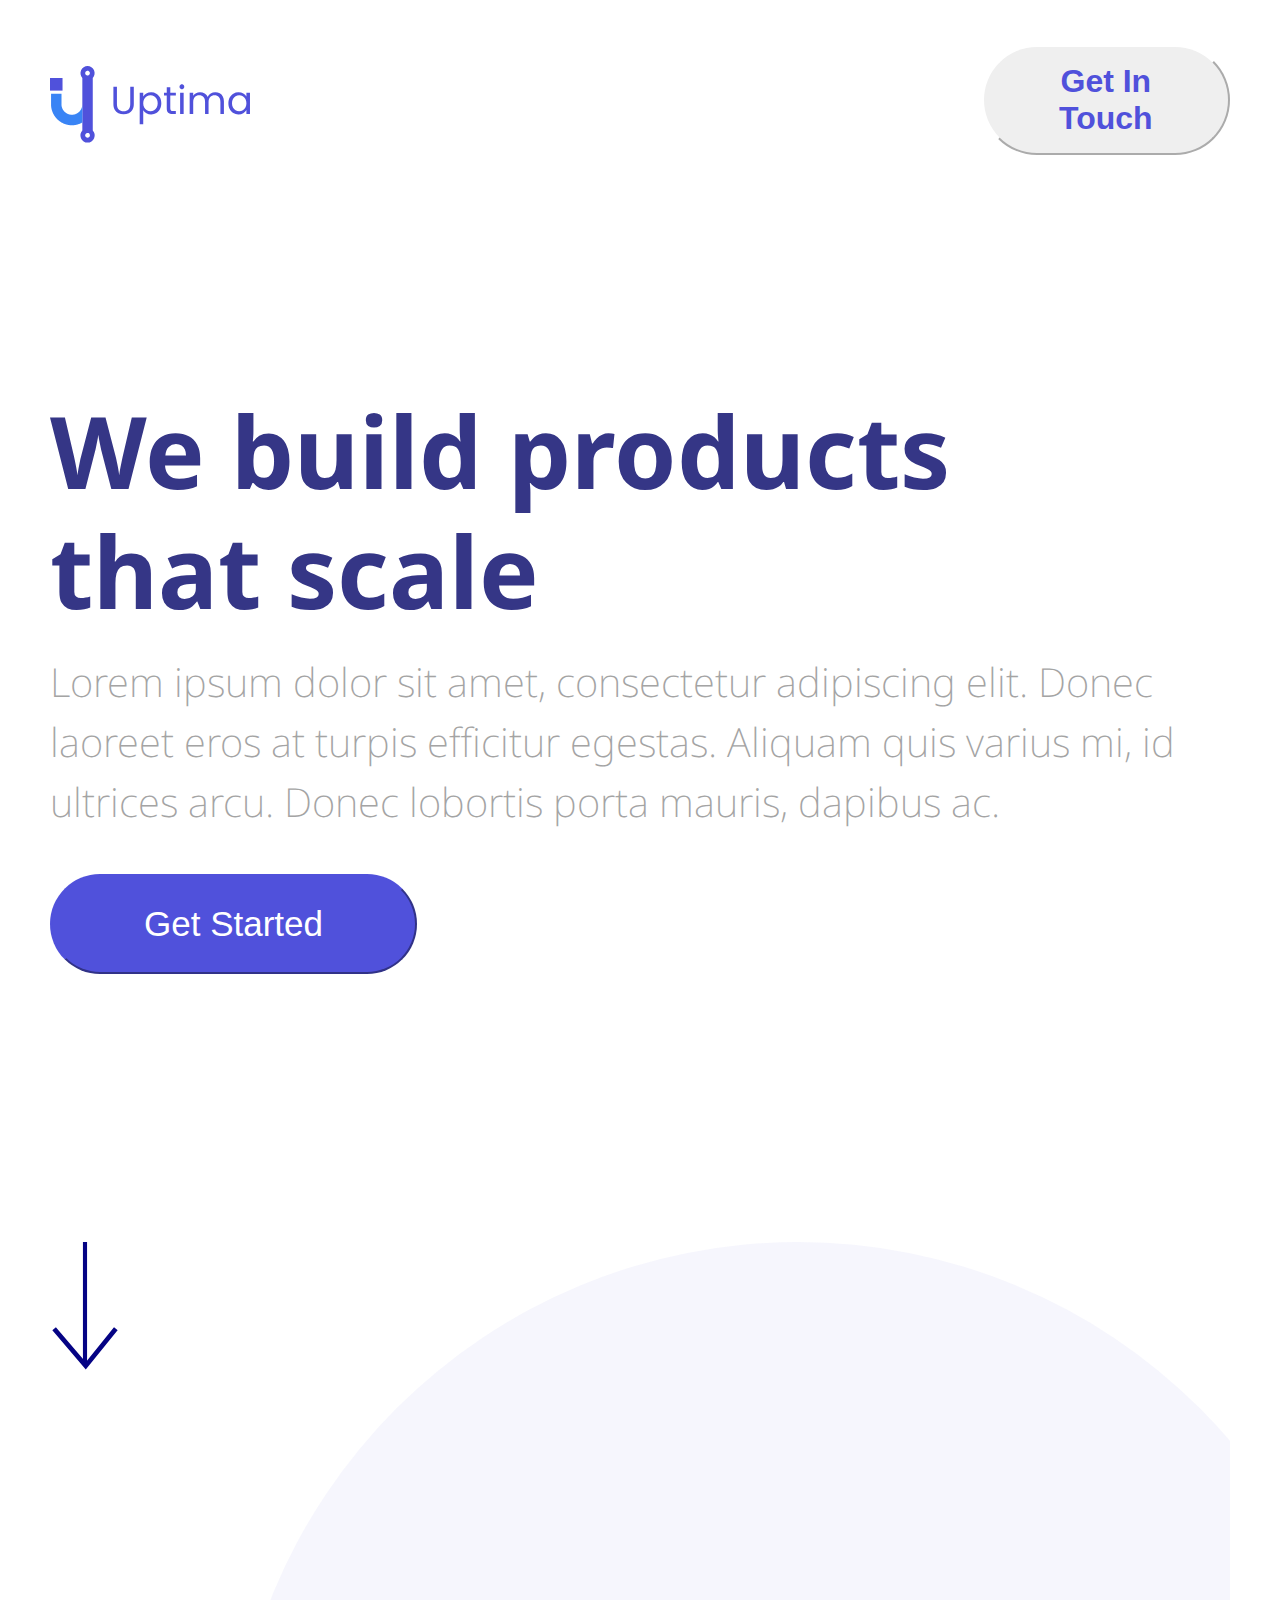
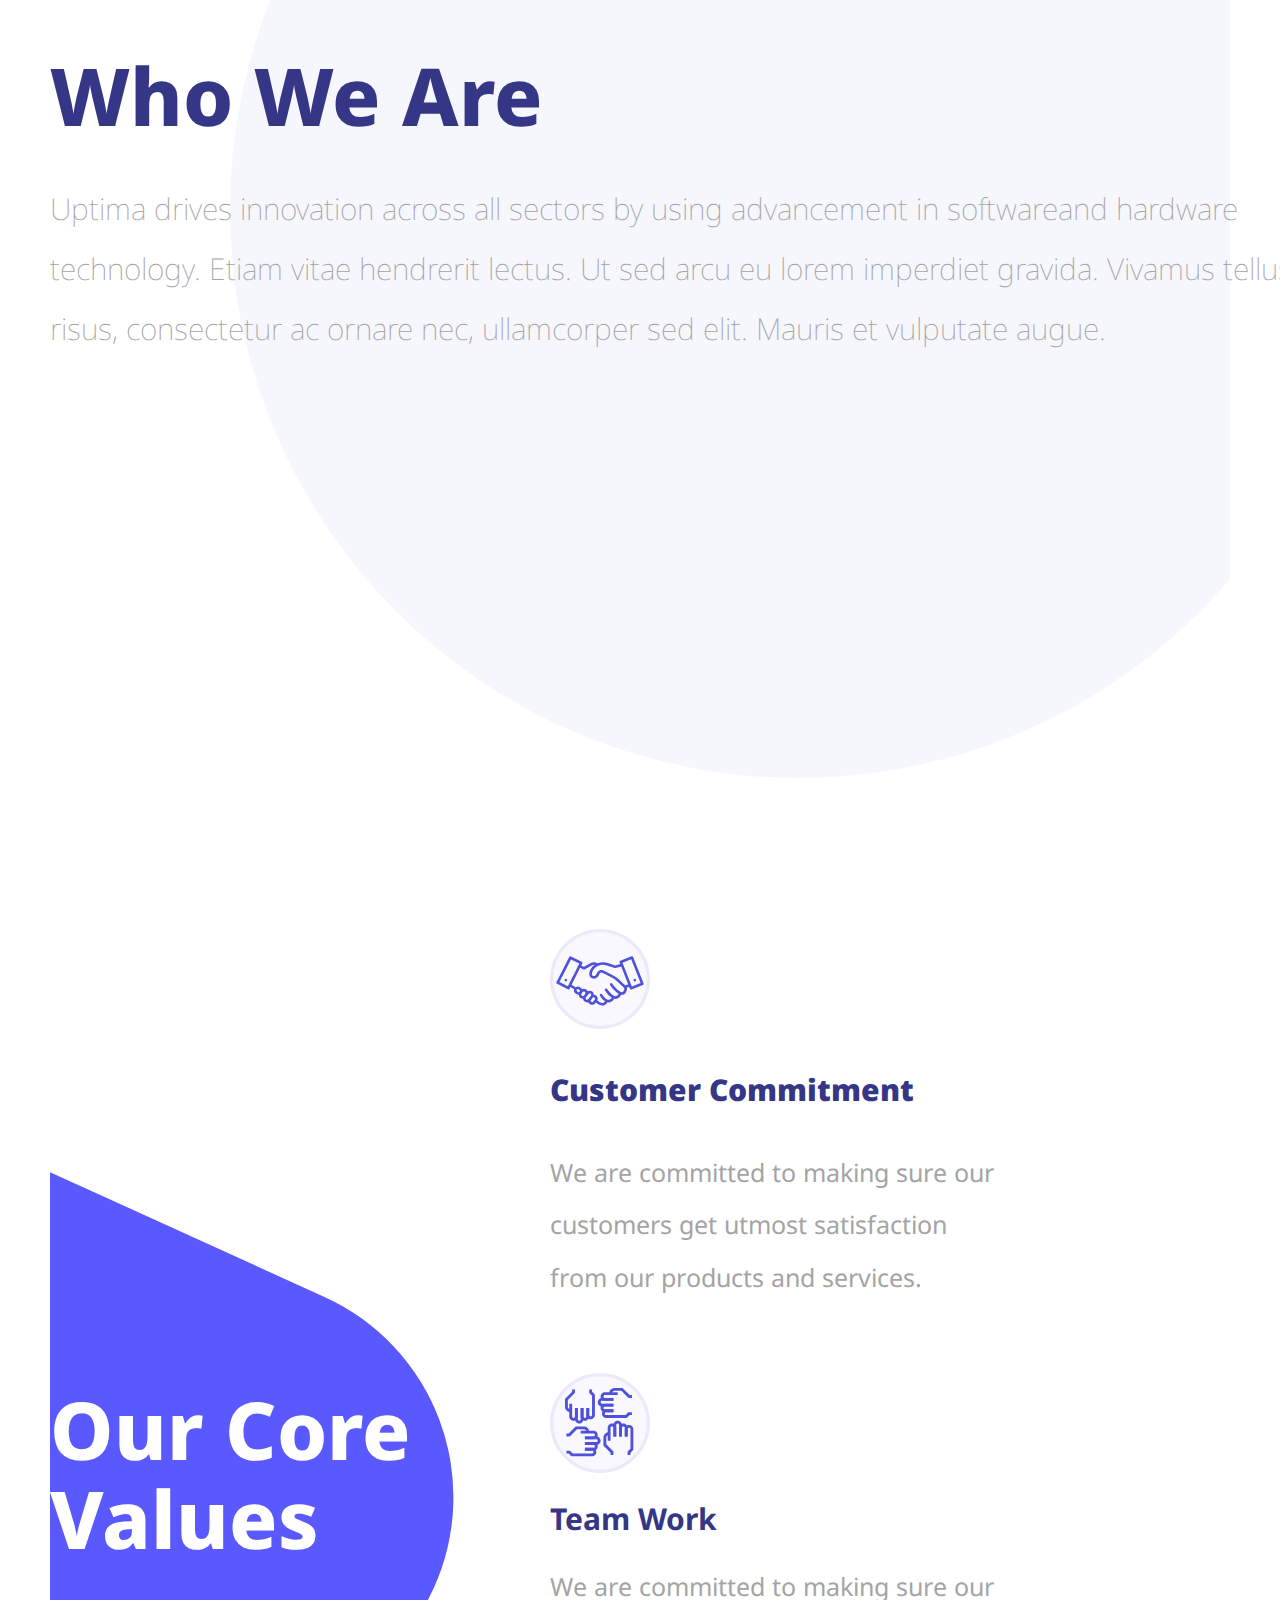
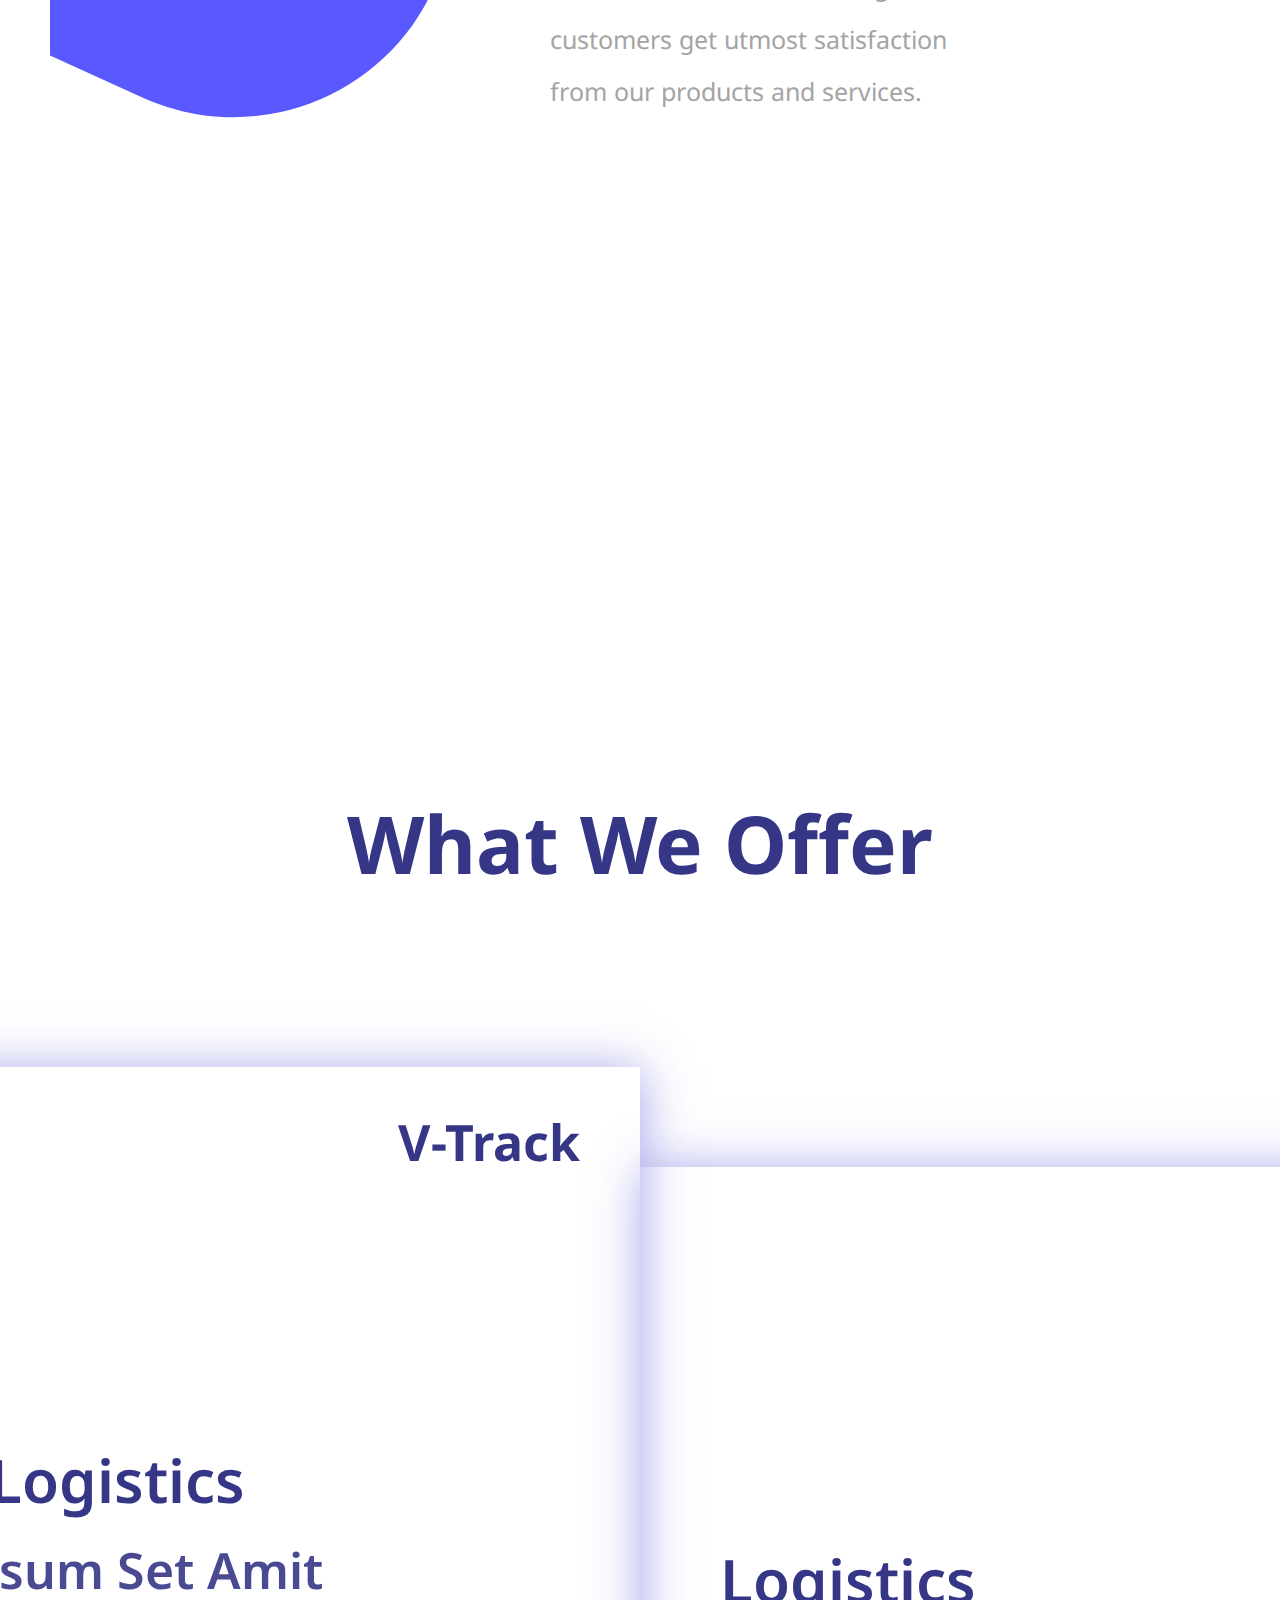
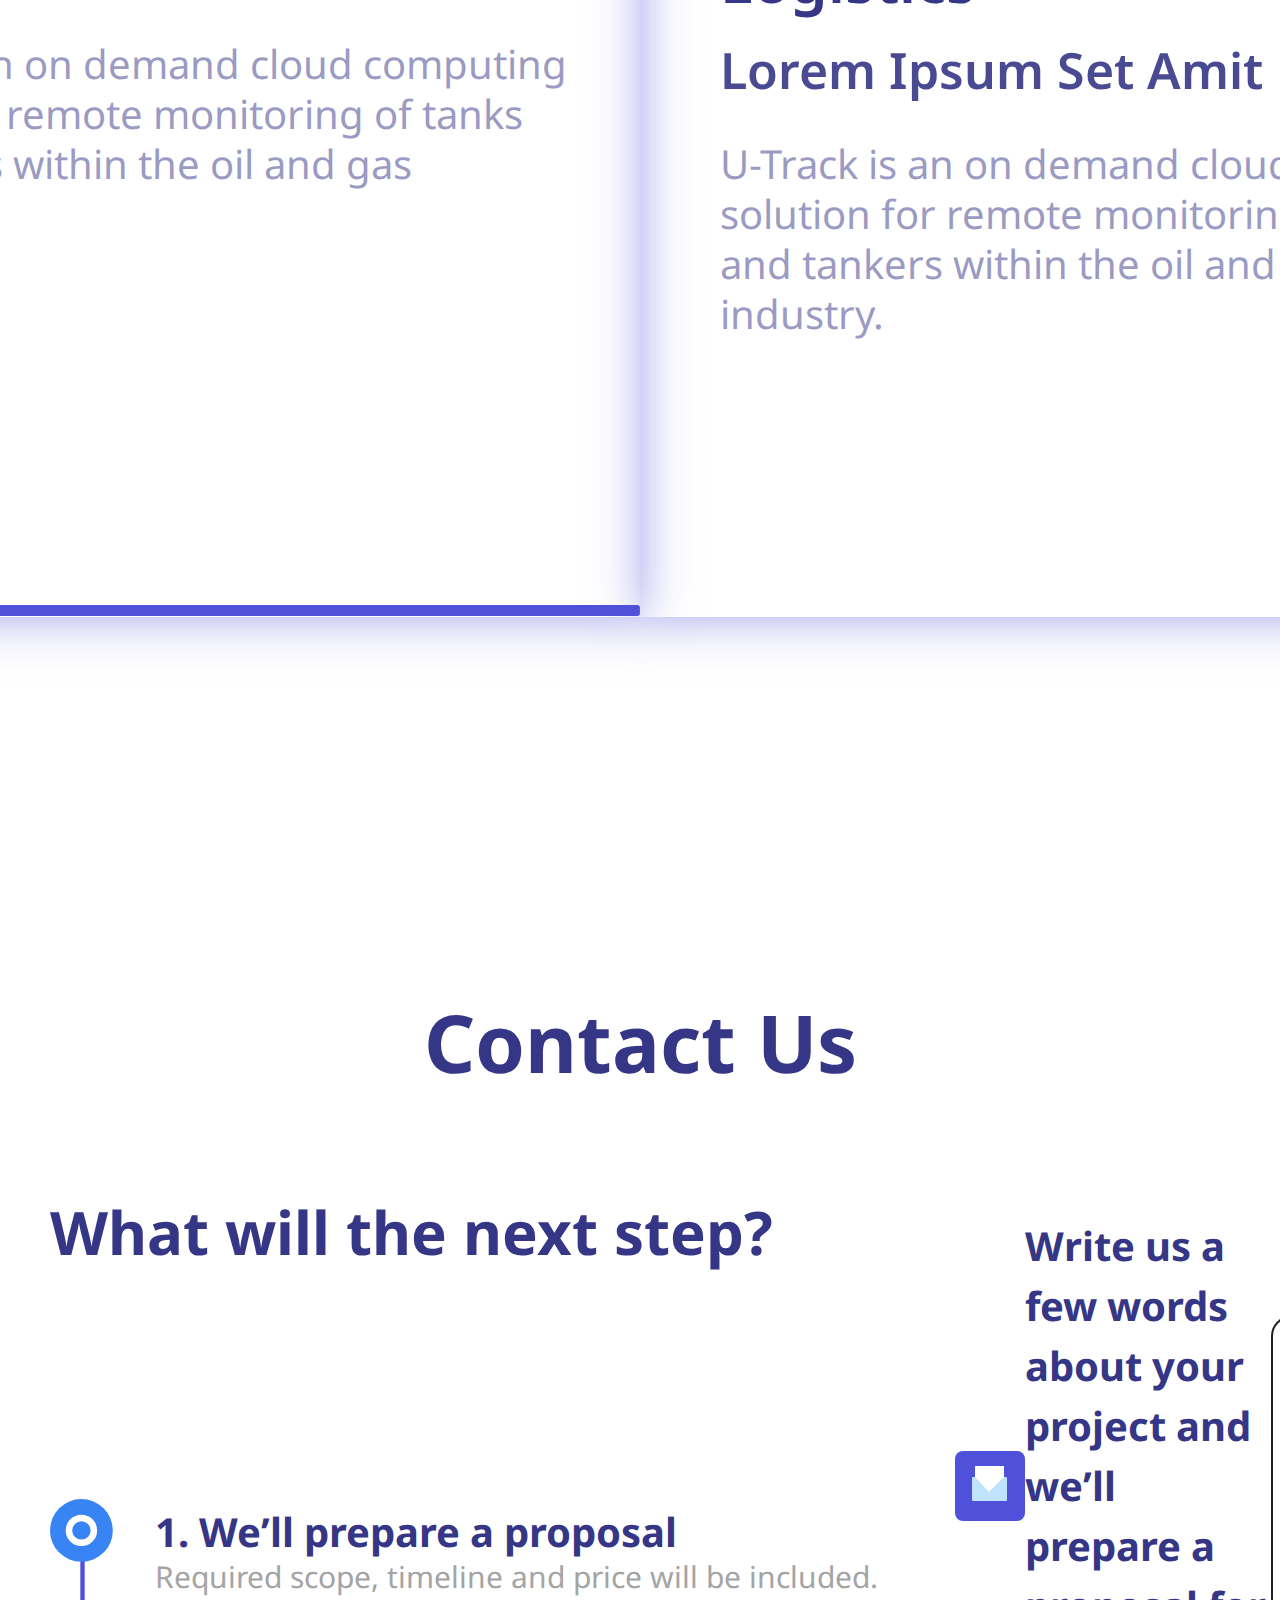
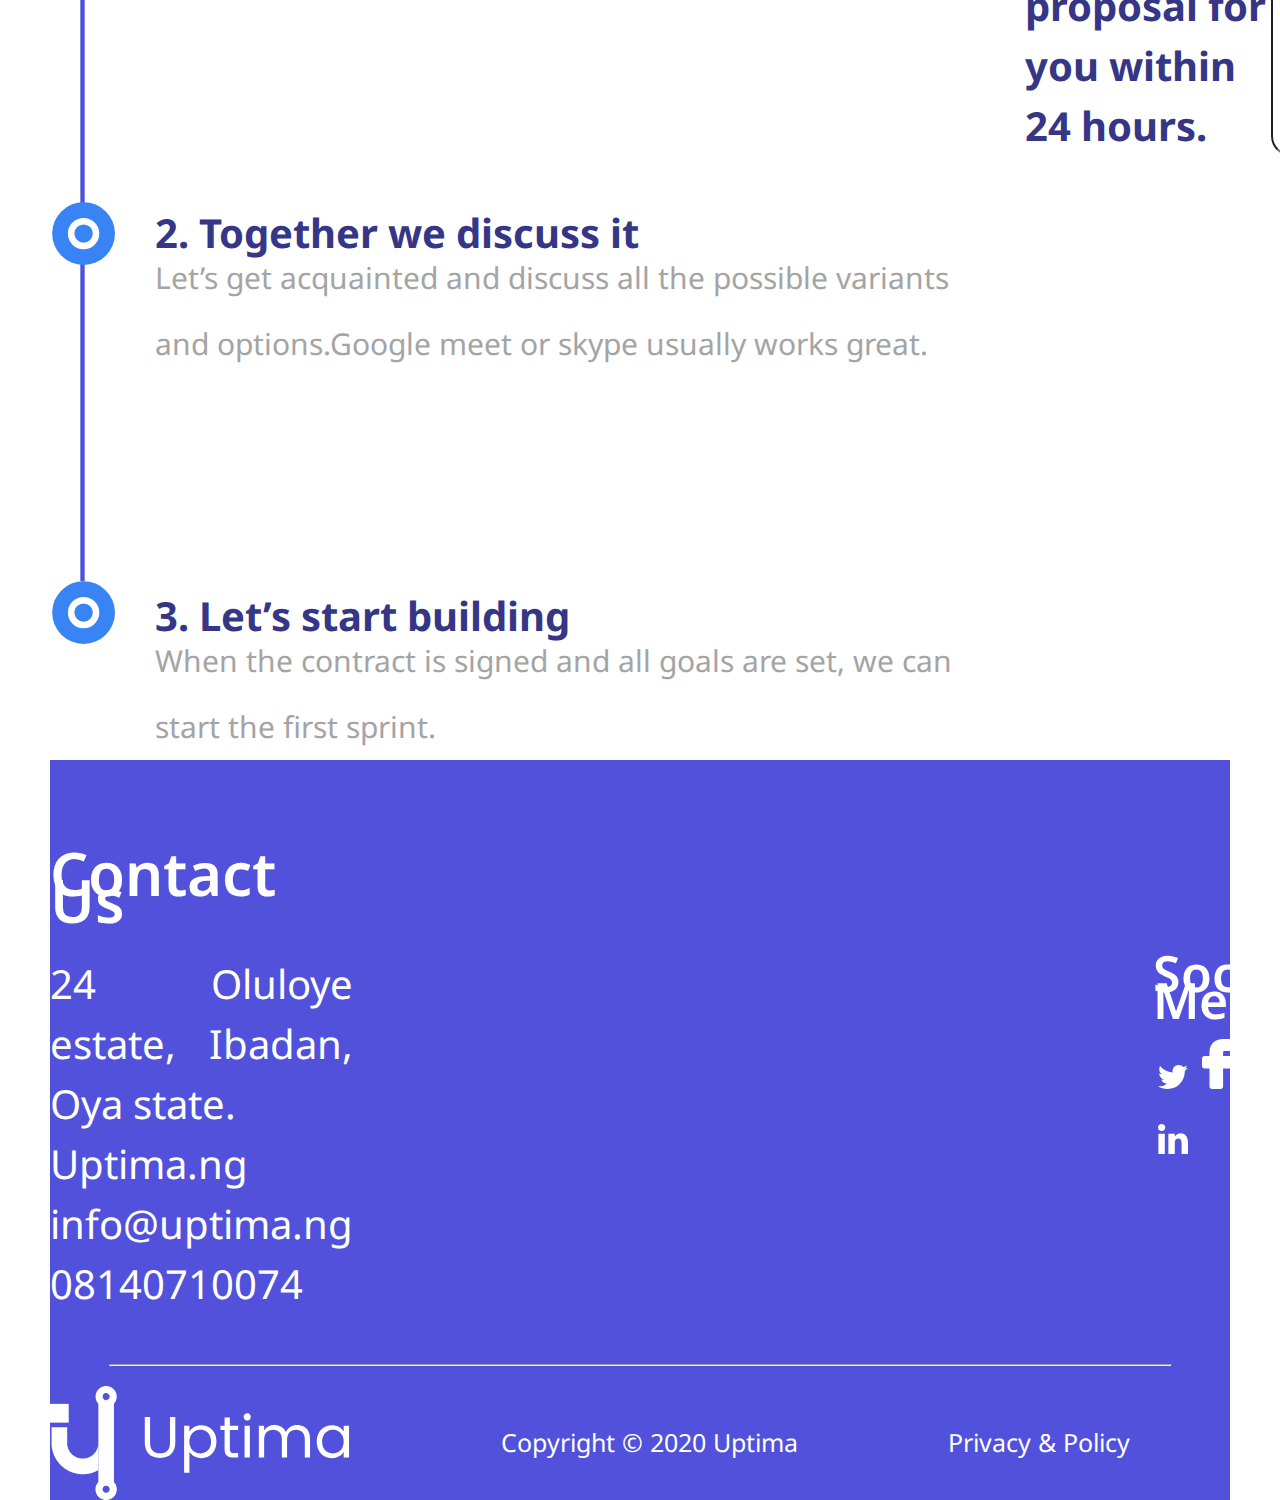
==== Design2/index.html @ 58b9d74b "Add files via upload" ====
<!DOCTYPE html>
<html lang="en">
  <head>
    <meta charset="UTF-8" />
    <meta http-equiv="X-UA-Compatible" content="IE=edge" />
    <meta name="viewport" content="width=device-width, initial-scale=1.0" />
    <link rel="stylesheet" href="style.css" />
    <link rel="preconnect" href="https://fonts.googleapis.com" />
    <link rel="preconnect" href="https://fonts.gstatic.com" crossorigin />
    <link
      href="https://fonts.googleapis.com/css2?family=Noto+Sans:ital,wght@0,100;0,200;0,300;0,400;0,500;0,600;0,700;0,800;0,900;1,100;1,200;1,300;1,400;1,500;1,600;1,700;1,800;1,900&display=swap"
      rel="stylesheet"
    />
    <title>Document</title>
  </head>
  <body>
    <!-- Nav bar section  -->
    <section class="nav-bar">
      <nav class="nav">
        <figure class="logo">
          <img src="./Assets/Logo.svg" alt="" />
        </figure>
        <figure class="mob">
          <img id="ham" src="./Assets/Ham.svg" alt="" />
        </figure>

        <div class="clap">
          <ul class="right-nav">
            <li>About Us</li>
            <li>Offer</li>
          </ul>

          <button class="get">Get In Touch</button>
        </div>
      </nav>
      <!-- End of navigation bar section -->
    </section>

    <!-- Section 1 -->
    <section class="section-1">
      <div>
        <h1 id="sec1">We build products that scale</h1>
        <p id="sec2">
          Lorem ipsum dolor sit amet, consectetur adipiscing elit. Donec laoreet
          eros at turpis efficitur egestas. Aliquam quis varius mi, id ultrices
          arcu. Donec lobortis porta mauris, dapibus ac.
        </p>

        <button id="sec3">Get Started</button>
      </div>
    </section>

    <section class="section-2">
      <figure class="sec21">
        <img src="./Assets/Arrow.svg" alt="" />
      </figure>

      <div class="sec22">
        <h2 id="who">Who We Are</h2>
        <p id="upt">
          Uptima drives innovation across all sectors by using advancement in
          softwareand hardware technology. Etiam vitae hendrerit lectus. Ut sed
          arcu eu lorem imperdiet gravida. Vivamus tellus risus, consectetur ac
          ornare nec, ullamcorper sed elit. Mauris et vulputate augue.
        </p>
      </div>

      <div class="cards">
        <div class="card">
          <img id="sep" src="./Assets/Group 110.svg" alt="" />
          <p id="sim">About Us</p>
          <p id="sin">
            Uptima drives innovation across all sectors by using advancements in
            software and hardware technology.Uptima drives innovation across all
            sectors by using advancements in software and hardware technology.
          </p>
        </div>

        <img id="next" src="./Assets/Group 131.svg" alt="" />

        <div class="cord">
          <img id="sep" src="./Assets/Group.svg" alt="" />
          <p id="sim">Our Mission</p>
          <p id="sin">
            To improve life and help businesses realise their full potentail
            through innovative technological solutions.
          </p>
        </div>

        <div class="com">
          <img id="sep" src="./Assets/Group 109.svg" alt="" />
          <p id="sim">Our Vision</p>
          <p id="sin">
            To be the one-stop for all our clients software,hardware and cloud
            computiong needs
          </p>
        </div>
      </div>
    </section>

    <section class="rage">
      <div class="values">
        <p>Our Core Values</p>
      </div>

      <div class="words">
        <div class="top">
          <div class="stand">
            <img id="same" src="./Assets/Group 83.svg" alt="" />
            <p id="t1s">Customer Commitment</p>
            <p id="t2">
              We are committed to making sure our customers get utmost
              satisfaction from our products and services.
            </p>
          </div>

          <div class="stand">
            <img id="saa" src="./Assets/Group 129.svg" alt="" />
            <p id="t1">A Will To Win</p>
            <p id="t2">
              We are committed to making sure our customers get utmost
              satisfaction from our products and services.
            </p>
          </div>

          <div class="sit">
            <img src="./Assets/Group 84.svg" alt="" />
            <p id="t1">Passion</p>
            <p id="t2">
              We are committed to making sure our customers get utmost
              satisfaction from our products and services.
            </p>
          </div>
        </div>

        <div class="bott">
          <div class="stand">
            <img src="./Assets/Group 86.svg" alt="" />
            <p id="b1">Team Work</p>
            <p id="b2">
              We are committed to making sure our customers get utmost
              satisfaction from our products and services.
            </p>
          </div>

          <div class="stand">
            <img src="./Assets/Group 87.svg" alt="" />
            <p id="b1">Innovation</p>
            <p id="b2">
              We are committed to making sure our customers get utmost
              satisfaction from our products and services.
            </p>
          </div>

          <div class="stand">
            <img src="./Assets/Group 88.svg" alt="" />
            <p id="b1">Accountability</p>
            <p id="b2">
              We are committed to making sure our customers get utmost
              satisfaction from our products and services.
            </p>
          </div>
        </div>
      </div>
    </section>

    <section class="shine">
      <h3>What We Offer</h3>

      <div class="first">
        <div id="love">
          <p id="f1">V-Track</p>
          <p id="f2">Device Logistics</p>
          <p id="f3">Lorem Ipsum Set Amit</p>
          <p id="f4">
            U-Track is an on demand cloud computing solution for remote
            monitoring of tanks and tankers within the oil and gas industry.
          </p>
          <button><img src="./Assets/Vector 25.svg" alt="" /></button>
        </div>

        <div id="cent">
          <p id="c1">U-Track</p>
          <p id="c2">Logistics</p>
          <p id="c3">Lorem Ipsum Set Amit</p>
          <p id="c4">
            U-Track is an on demand cloud computing solution for remote
            monitoring of tanks and tankers within the oil and gas industry.
          </p>
        </div>
      </div>

      <img id="sic" src="./Assets/Group 132.svg" alt="" />
    </section>

    <section class="contact">
      <h4>Contact Us</h4>

      <div class="sides">
        <div class="left">
          <div class="steps">
            <p id="what">What will the next step?</p>
            <div class="points">
              <div id="img">
                <img src="./Assets/Group 107.svg" alt="" />
              </div>
              <div class="poi">
                <div id="p1">
                  <p id="dim">1. We’ll prepare a proposal</p>
                  <p id="tim">Required scope, timeline and price will be included.</p>
                </div>
                <div id="p2">
                  <p id="dim">2. Together we discuss it</p>
                <p id="tim">Let’s get acquainted and discuss all the possible variants and options.Google meet or skype usually works great.</p>
                </div>
                <div id="p3">
                  <p id="dim">3. Let’s start building</p>
                <p id="tim">When the contract is signed and all goals are set, we can start the first sprint.</p>
                </div>
            </div>
          </div>
        </div>
        
  
        <div class="right"> 
          <div class="write">
            <img src="./Assets/Group 101.svg" alt="">
            <p>Write us a few words about your project and we’ll prepare a proposal for you within 24 hours.</p>
         
            <div id="name">
              <input type="text" name="fname" placeholder="Enter Name">
              <input type="email" name="email" placeholder="Enter Email">
            </div>

            <div id="com">
              <input type="text" name="company" placeholder="Enter Company Name">
              <input type="number" name="phone" placeholder="Enter Phone Number">
            </div>

            <input id="dec" type="text" name="description" placeholder="Describe What You Are Building">
            <div class="send">
              <button id="sen">Send</button>
            </div>
        </div>
      </div>
    </section>
    
    <footer class="foot">
      <div class="set">
        <div id="us">
          <h2>Contact Us</h2>
          <p>24 Oluloye estate, Ibadan, Oya state.</p>
          <p>Uptima.ng</p>
          <p>info@uptima.ng</p>
          <p>08140710074</p>
        </div>

        <div class="social">
          <p>Social Media</p>
          <img src="./Assets/Group (1).svg" alt="">
          <img src="./Assets/Vector.svg" alt="">
          <img src="./Assets/Instagram.svg" alt="">
          <img src="./Assets/Linkedin.svg" alt="">
        </div>
      </div>

      <hr>
      <div class="under">
        <img src="./Assets/Logo down.svg" alt="">
        <p>Copyright &copy; 2020 Uptima</p>
        <p id="sam">Privacy & Policy</p>
      </div>
    </footer> 
  </body>
</html>
---- Design2/style.css ----
* {
  margin: 0;
  padding: 0;
  box-sizing: border-box;
}

body {
  font-family: "Noto Sans", sans-serif;
  margin-left: 50px;
  margin-right: 50px;
  background-image: url(./Assets/nav-right.svg);
  background-position-x: right;
  background-repeat: no-repeat;
  background-size: 1300px;
}

.nav {
  display: flex;
  justify-content: space-between;
  align-items: center;
}

.nav .logo {
  margin-top: 60px;
}

.logo img {
  width: 200px;
}

.mob {
  display: none;
}

.right-nav {
  list-style-type: none;
  text-decoration: none;
  display: flex;
}

.right-nav li {
  margin-left: 154px;
  margin-right: 50px;
  font-style: normal;
  font-weight: 400;
  font-size: 32px;
  line-height: 22px;
  /* identical to box height */

  color: #ffffff;
  margin-top: 62px;
}

.clap {
  display: flex;
}

.get {
  padding: 16px 32px;
  font-size: 32px;
  border-radius: 100px;
  border-color: white;
  text-align: center;
  margin-top: 45px;
  margin-left: 150px;
  font-weight: 700;
  color: #5051db;
}

.section-1 {
  margin-top: 235px;
}

.section-1 #sec1 {
  font-style: normal;
  font-weight: 700;
  font-size: 100px;
  line-height: 120px;
  width: 1000px;
  color: #353686;
}

.section-1 #sec2 {
  font-weight: 200;
  font-size: 40px;
  line-height: 60px;
  width: 1200px;
  margin-top: 22px;
  color: #a4a4a4;
}

.section-1 #sec3 {
  background: #5051db;
  border-radius: 100px;
  padding: 28px 92px;
  font-size: 35px;
  margin-top: 42px;
  color: white;
  border-color: #5051db;
  margin-bottom: 78px;
}

.section-2 {
  background-image: url(./Assets/Ellipse\ 64.svg);
  background-repeat: no-repeat;
  background-position-x: right;
  background-size: 1000px;
  /* background-position-y: -100px; */
}

.section-2 img {
  margin-top: 190px;
  width: 70px;
  display: flex;
}

.section-2 .sec22 {
  margin-top: 300px;
}

.sec22 #who {
  font-style: normal;
  font-weight: 800;
  font-size: 80px;
  line-height: 49px;
  color: #353686;
}

.sec22 #upt {
  font-weight: 150;
  font-size: 30px;
  line-height: 60px;
  width: 1300px;
  margin-top: 60px;
  color: #a4a4a4;
}

.card {
  background-color: rgb(255, 255, 255);

  color: white;
  width: 500px;
  height: 650px;
  margin-bottom: -650px;
  z-index: 1;
  box-shadow: 8px 8px 94px 0px hsla(240, 66%, 59%, 0.5);
  position: relative;
  bottom: 700px;
  left: 1400px;
  border-radius: 30px;
}

.cards #next {
  display: none;
}

.card:hover {
  background-color: #353686;
}

#sep {
  width: 150px;
  margin-left: auto;
  margin-right: auto;
  padding-top: 120px;
}

#sim {
  color: black;
  text-align: center;
  font-size: 40px;
  margin-top: 50px;
}

#sin {
  color: black;
  text-align: center;
  font-size: 20px;
  font-weight: 300;
  line-height: 150%;
  width: 350px;
  margin-left: auto;
  margin-right: auto;
  margin-top: 30px;
}

.cord {
  background-color: rgb(255, 255, 255);

  color: white;
  width: 500px;
  height: 650px;
  margin-bottom: -650px;
  z-index: 1;
  box-shadow: 8px 8px 94px 0px hsla(240, 66%, 59%, 0.5);
  position: relative;
  bottom: 1350px;
  left: 1980px;
  border-radius: 30px;
}

.cord #sep {
  width: 120px;
}

.com {
  background-color: rgb(255, 255, 255);

  color: white;
  width: 500px;
  height: 650px;
  margin-bottom: -650px;
  z-index: 1;
  box-shadow: 8px 8px 94px 0px hsla(240, 66%, 59%, 0.5);
  position: relative;
  bottom: 750px;
  left: 1980px;
  border-radius: 30px;
}

.rage {
  display: flex;
  align-items: center;
  background-image: url(./Assets/Rectangle\ 234.svg);
  background-repeat: no-repeat;
  background-position-y: bottom;
}

.values p {
  font-style: normal;
  font-weight: 800;
  font-size: 80px;
  line-height: 89px;
  width: 500px;
  padding-top: 300px;
  color: #ffffff;
}

.top {
  display: flex;
}

.top img {
  width: 100px;
  margin-bottom: 30px;
}

.top #t1 {
  font-style: normal;
  font-weight: 900;
  font-size: 30px;
  line-height: 52px;
  margin-bottom: 30px;
  /* identical to box height */
  width: 350px;
  color: #353686;
}

.top #t1s {
  font-style: normal;
  font-weight: 900;
  font-size: 30px;
  margin-bottom: 30px;
  line-height: 52px;
  /* identical to box height */
  width: 450px;
  color: #353686;
}

.top #t2 {
  font-style: normal;
  font-weight: 400;
  font-size: 25px;
  line-height: 210%;
  /* or 35px */
  width: 450px;
  color: #a4a4a4;
}

.top .stand {
  margin-right: 300px;
}

.bott {
  display: flex;
  margin-top: 70px;
}

.bott img {
  width: 100px;
  margin-bottom: 30px;
}

.bott #b1 {
  font-style: normal;
  font-weight: 700;
  font-size: 30px;
  line-height: 22px;
  margin-bottom: 30px;
  /* identical to box height */

  color: #353686;
}

.bott #b2 {
  font-style: normal;
  font-weight: 400;
  font-size: 25px;
  line-height: 210%;
  /* or 35px */
  width: 450px;
  color: #a4a4a4;
}

.bott .stand {
  margin-right: 300px;
}

.shine h3 {
  text-align: center;
  font-style: normal;
  font-weight: 700;
  font-size: 80px;
  line-height: 49px;
  padding-top: 700px;
  padding-bottom: 200px;
  color: #353686;
}

.first {
  display: flex;
  justify-content: center;
}

.first #love {
  height: 1150px;
  width: 1080px;
  z-index: 2;
  box-shadow: 2px 2px 45px 0px hsla(240, 66%, 59%, 0.5);
  padding: 60px 60px 0 80px;
  background-image: url(./Assets/Rectangle\ 235.svg);
  background-repeat: no-repeat;
  background-position-y: bottom;
  background-size: 100%;
}

.first #f1 {
  font-style: normal;
  font-weight: 700;
  font-size: 50px;
  line-height: 31px;
  text-align: right;
  color: #353686;
}

.first #f2 {
  font-style: normal;
  font-weight: 600;
  font-size: 60px;
  line-height: 44px;
  /* identical to box height */
  margin-top: 300px;
  color: #353686;
}

.first #f3 {
  font-style: normal;
  font-weight: 600;
  font-size: 50px;
  line-height: 37px;
  /* identical to box height */
  margin-top: 50px;
  color: rgba(53, 54, 134, 0.9);
}

.first #f4 {
  font-style: normal;
  font-weight: 400;
  font-size: 40px;
  line-height: 50px;
  width: 800px;
  margin-top: 50px;
  color: rgba(53, 54, 134, 0.5);
}

.first #love button {
  display: block;
  border: none;
  border-radius: 50%;
  padding: 35px 35px;
  background-color: hsla(240, 66%, 59%, 1);
  margin-top: 100px;
}

.first #cent {
  height: 1050px;
  width: 1080px;
  z-index: 1;
  margin-top: 100px;
  box-shadow: 2px 2px 45px 0px hsla(240, 66%, 59%, 0.5);
  padding: 60px 60px 0 80px;
}

.first #c1 {
  font-style: normal;
  font-weight: 700;
  font-size: 50px;
  line-height: 31px;
  text-align: right;
  color: #353686;
}

.first #c2 {
  font-style: normal;
  font-weight: 600;
  font-size: 60px;
  line-height: 44px;
  /* identical to box height */
  margin-top: 300px;
  color: #353686;
}

.first #c3 {
  font-style: normal;
  font-weight: 600;
  font-size: 50px;
  line-height: 37px;
  /* identical to box height */
  margin-top: 50px;
  color: rgba(53, 54, 134, 0.9);
}

.first #c4 {
  font-style: normal;
  font-weight: 400;
  font-size: 40px;
  line-height: 50px;
  width: 800px;
  margin-top: 50px;
  color: rgba(53, 54, 134, 0.5);
}

.shine #sic {
  display: none;
}

.contact h4 {
  font-style: normal;
  font-weight: 700;
  font-size: 80px;
  line-height: 49px;
  text-align: center;
  color: #353686;
  padding: 400px 0 150px 0;
}

.contact .left {
  display: flex;
  justify-content: space-between;
}

.steps #what {
  font-style: normal;
  font-weight: 700;
  font-size: 60px;
  line-height: 33px;
  padding: 0 0 250px 0;
  color: #353686;
}

.points {
  display: flex;
}

.points img {
  width: 65px;
}

.points #nose {
  display: none;
}

.poi #dim {
  font-style: normal;
  font-weight: 700;
  font-size: 40px;
  line-height: 25px;
  /* identical to box height */

  color: #353686;
}

.poi #tim {
  font-style: normal;
  font-weight: 400;
  font-size: 30px;
  line-height: 221.2%;
  width: 800px;

  color: #a4a4a4;
}

.poi #p1 {
  padding: 20px 0 0 40px;
}

.poi #p2 {
  padding: 210px 0 0 40px;
}

.poi #p3 {
  padding: 225px 0 0 40px;
}

.write {
  display: flex;
}

.write img {
  width: 200px;
}

.write p {
  font-style: normal;
  font-weight: 700;
  font-size: 40px;
  line-height: 60px;
  width: 1000px;
  color: #353686;
}

.right #name {
  display: flex;
  flex-direction: row;
  justify-content: space-between;
}

.right #name input {
  font-style: normal;
  font-weight: 500;
  font-size: 32px;
  text-align: left;
  line-height: 22px;
  padding: 30px 170px;
  color: #353686;
  border-radius: 20px;
  margin-top: 100px;
}

.right #com input {
  font-style: normal;
  font-weight: 500;
  font-size: 32px;
  text-align: left;
  line-height: 22px;
  padding: 30px 170px;
  color: #353686;
  border-radius: 20px;
  margin-top: 80px;
}

.right #dec {
  font-style: normal;
  font-weight: 500;
  font-size: 32px;
  text-align: left;
  line-height: 22px;
  width: 100%;
  height: 250px;
  color: #353686;
  border-radius: 20px;
  margin-top: 80px;
}

.right .send #sen {
  width: 100%;
  height: 100px;
  font-size: 40px;
  font-style: normal;
  font-weight: 700;
  line-height: 22px;
  background: #5051db;
  border-radius: 24px;
  color: #ffffff;
  margin-top: 80px;
}

.foot {
  background-color: hsla(240, 66%, 59%, 1);
  width: 100%;
}

.set {
  display: flex;
  flex-direction: row;
}

.set #us h2 {
  font-style: normal;
  font-weight: 600;
  font-size: 60px;
  line-height: 27px;
  padding-top: 100px;
  padding-bottom: 40px;
  color: #ffffff;
}

.set #us p {
  font-style: normal;
  font-weight: 400;
  font-size: 40px;
  line-height: 60px;
  /* or 164% */

  display: flex;
  align-items: center;
  text-align: justify;

  color: #ffffff;
}

.social {
  margin-left: 800px;
  margin-bottom: 200px;
}

.social p {
  font-style: normal;
  font-weight: 600;
  font-size: 50px;
  margin-top: 100px;
  padding-top: 100px;
  line-height: 27px;
  display: flex;
  align-items: center;
  text-align: justify;

  color: #ffffff;
}

.social img {
  padding: 5px;
  width: 40px;
  margin-top: 20px;
}

.foot hr {
  margin-left: auto;
  margin-right: auto;
  width: 90%;
}

.under {
  display: flex;
  justify-content: space-between;
  align-items: center;
  margin-top: 20px;
}

.under img {
  width: 300px;
}

.under p {
  font-style: normal;
  font-weight: 400;
  font-size: 25px;
  line-height: 23px;
  /* identical to box height, or 164% */

  color: #ffffff;
}

.under #sam {
  margin-right: 100px;
}

@media screen and (max-width: 375px) {
  * {
    margin: 0;
    padding: 0;
    box-sizing: border-box;
  }

  body {
    background-image: none;
    margin: 0;
    margin-top: 40px;
  }

  .nav-bar {
    margin-right: 16px;
    margin-left: 16px;
  }

  .mob {
    display: contents;
  }

  .nav .logo {
    margin-top: 0;
  }

  .logo img {
    width: 124px;
  }

  .clap {
    display: none;
  }

  .section-1 {
    margin-top: 0;
  }

  .section-1 #sec1 {
    font-style: normal;
    font-weight: 700;
    font-size: 53.7049px;
    line-height: 73px;
    text-align: center;
    width: 270px;
    margin-left: 52px;
    margin-right: 53px;
    color: #353686;
    margin-top: 58px;
  }

  .section-1 #sec2 {
    font-style: normal;
    font-weight: 400;
    font-size: 16px;
    margin-left: 59px;
    margin-right: 60px;
    line-height: 221.2%;
    text-align: center;
    width: 256px;
    height: 210px;
    color: #a4a4a4;
  }

  .section-1 #sec3 {
    font-style: normal;
    font-weight: 700;
    font-size: 16px;
    margin-left: 59px;
    margin-right: 59px;
    line-height: 22px;
    margin-top: 20px;
    width: 257px;
    height: 78px;
    margin-bottom: 80px;
    padding: 28px 70px;
    color: #ffffff;
    position: none;
  }

  .section-2 {
    background-image: none;
  }

  .section-2 .sec21 img {
    display: none;
    margin-top: 0;
  }

  .section-2 .sec22 {
    margin-top: 0;
  }

  .sec22 #who {
    font-style: normal;

    font-weight: 800;
    font-size: 36px;
    line-height: 49px;
    text-align: center;
    color: #353686;
  }

  .sec22 #upt {
    font-style: normal;
    font-weight: 400;
    font-size: 16px;
    line-height: 221.2%;
    /* or 35px */
    margin-top: 14px;
    margin-left: 59px;
    margin-right: 59px;
    height: 210px;
    text-align: center;
    width: 258px;
    color: #a4a4a4;
  }

  .card {
    position: unset;
    width: 254px;
    height: 302px;
    z-index: 0;
    margin-bottom: 0;
    margin-left: 60px;
    margin-right: 62px;
    margin-top: 120px;
    border-radius: 4px;
  }

  .card #sim {
    font-style: normal;
    font-weight: 700;
    font-size: 16px;
    line-height: 22px;
    margin-top: 22px;
    color: #353686;
  }

  .card #sin {
    font-style: normal;
    font-weight: 400;
    font-size: 10px;
    line-height: 25px;
    /* or 220% */
    width: 100%;
    display: flex;
    align-items: center;
    text-align: center;
    margin-top: 2px;
    color: #a4a4a4;
  }

  .card #sep {
    margin-top: 0;
    padding-top: 66px;
    width: auto;
  }

  .cards #next {
    display: block;
    margin-right: auto;
    margin-top: 16px;
    margin-left: auto;
  }

  .cord {
    display: none;
  }

  .com {
    display: none;
  }

  .rage {
    background-image: url(./Assets/Rectangle\ 234.svg);
    background-repeat: no-repeat;
    background-position-y: -150px;
    background-position-x: -100px;
    display: block;
    width: 100%;
  }

  .values p {
    font-style: normal;
    font-weight: 800;
    font-size: 36px;
    line-height: 49px;
    background-image: none;
    width: 182px;
    height: 98px;
    margin-top: 0;
    margin-left: 63px;
    padding-top: 450px;
    /* background-repeat: no-repeat; */
    color: white;
    /* background-position: 100px; */
  }

  .top {
    display: block;
    margin-top: 350px;
  }

  .top .stand {
    width: 100%;
    margin-right: 0;
  }

  .stand #same {
    width: auto;
    margin-left: 158px;
    margin-right: 157px;
    margin-bottom: 16px;
  }

  .stand #t1s {
    font-style: normal;
    font-weight: 700;
    font-size: 16px;
    margin-bottom: 10px;
    text-align: center;
    line-height: 22px;
    margin-left: 93px;
    margin-right: 93px;
    width: 190px;
    height: 22px;
    color: #353686;
  }

  .stand #saa {
    width: auto;
    margin-left: 158px;
  }

  .stand #t2 {
    font-style: normal;
    font-weight: 400;
    font-size: 16px;
    line-height: 221.2%;
    /* or 35px */
    margin-left: 62px;
    margin-right: 62px;
    margin-bottom: 30px;
    text-align: center;
    width: 252px;
    height: 140px;
    color: #a4a4a4;
  }

  .stand #t1 {
    font-style: normal;
    font-weight: 700;
    font-size: 16px;
    text-align: center;
    margin-bottom: 10px;
    line-height: 22px;
    /* identical to box height */
    width: 100%;
    color: #353686;
  }

  .sit img {
    width: auto;
    margin-left: 160px;
    margin-bottom: 16px;
  }

  .sit #t2 {
    font-style: normal;
    font-weight: 400;
    font-size: 16px;
    line-height: 221.2%;
    /* or 35px */
    width: 251px;
    height: 140px;
    margin-left: 62px;
    text-align: center;
    color: #a4a4a4;
  }

  .sit #t1 {
    font-style: normal;
    margin-bottom: 10px;
    font-weight: 700;
    font-size: 16px;
    text-align: center;
    line-height: 22px;
    /* identical to box height */
    width: 100%;
    color: #353686;
  }

  .bott {
    display: block;
    margin-top: 0;
  }

  .bott .stand {
    width: 100%;
  }

  .bott .stand img {
    width: auto;
    margin-left: 156px;
    margin-top: 28px;
    margin-bottom: 18px;
  }

  .bott .stand #b2 {
    font-style: normal;
    font-weight: 400;
    font-size: 16px;
    line-height: 221.2%;
    /* or 35px */
    width: 252px;
    height: 140px;
    text-align: center;
    margin-left: 62px;
    color: #a4a4a4;
  }

  .bott .stand #b1 {
    font-style: normal;
    margin-bottom: 10px;
    font-weight: 700;
    font-size: 16px;
    margin-left: 129px;
    text-align: center;
    line-height: 22px;
    /* identical to box height */
    width: 90px;
    height: 22px;
    color: #353686;
  }

  .shine {
    margin-top: 66px;
  }

  .shine h3 {
    font-style: normal;
    font-weight: 700;
    font-size: 36px;
    line-height: 49px;
    margin-bottom: 72px;
    /* identical to box height */
    padding: 0;
    color: #353686;
  }

  .first #love {
    height: 304px;
    width: 260px;
    z-index: 2;
    box-shadow: 2px 2px 30px 0px hsla(240, 66%, 59%, 0.5);
    padding: 0;
    background-image: url(./Assets/Rectangle\ 235.svg);
    background-repeat: no-repeat;
    background-position-y: bottom;
    background-size: 100%;
  }

  .first #f1 {
    font-style: normal;
    font-weight: 700;
    font-size: 9.0457px;
    line-height: 12px;
    margin-top: 14px;
    margin-right: 16px;
    /* identical to box height */
    width: 100%;
    color: #353686;
  }

  .first #f2 {
    font-style: normal;
    font-weight: 600;
    font-size: 12.664px;
    line-height: 17px;
    /* identical to box height */
    width: 100%;
    margin-top: 70px;
    color: #353686;
    text-align: center;
  }

  .first #f3 {
    font-style: normal;
    font-weight: 600;
    font-size: 10.8548px;
    line-height: 15px;
    text-align: center;
    margin-top: 8px;
    /* identical to box height */
    width: 100%;
    color: rgba(53, 54, 134, 0.9);
  }

  .first #f4 {
    font-style: normal;
    font-weight: 400;
    font-size: 14px;
    line-height: 31px;
    /* or 220% */
    margin-top: 8px;
    display: flex;
    align-items: center;
    text-align: center;
    width: 100%;
    color: #a4a4a4;
  }

  .first #love button {
    display: block;
    border: none;
    border-radius: 50%;
    padding: 3px 3px;
    background-color: hsla(240, 66%, 59%, 1);
    margin-top: 0;
    margin-left: 8px;
  }

  .first #love img {
    width: 35%;
  }

  .first #cent {
    display: none;
  }

  .shine #sic {
    display: block;
    margin-right: auto;
    margin-top: 16px;
    margin-left: auto;
  }

  .contact h4 {
    font-style: normal;
    font-weight: 700;
    font-size: 36px;
    line-height: 49px;
    /* identical to box height */
    padding: 0;
    margin-top: 52px;
    color: #353686;
  }

  .steps #what {
    font-style: normal;
    font-weight: 700;
    font-size: 24px;
    line-height: 33px;
    text-align: center;
    width: 166px;
    height: 66px;
    margin-left: 105px;
    margin-bottom: 23px;
    margin-top: 22px;
    padding: 0;
    color: #353686;
  }

  .points img {
    width: 35px;
    margin-top: 24px;
    margin-left: 46px;
  }

  .poi #p1 {
    padding: 0;
    margin-top: 24px;
    margin-left: 4px;
  }

  .poi #p2 {
    padding: 0;
    margin-top: 72px;
    margin-left: 4px;
  }

  .poi #p3 {
    padding: 0;
    margin-top: 36px;
    margin-left: 4px;
  }

  .poi #p1 #dim {
    font-style: normal;
    font-weight: 700;
    font-size: 18px;
    line-height: 25px;
    width: 237px;
    height: 26px;
    color: #353686;
  }

  .poi #p1 #tim {
    font-style: normal;
    font-weight: 400;
    font-size: 16px;
    line-height: 221.2%;
    /* or 35px */
    width: 225px;
    height: 70px;
    color: #a4a4a4;
  }

  .poi #p2 #dim {
    font-style: normal;
    font-weight: 700;
    font-size: 18px;
    line-height: 25px;
    width: 230px;
    height: 26px;
    color: #353686;
  }

  .poi #p2 #tim {
    font-style: normal;
    font-weight: 400;
    font-size: 16px;
    line-height: 221.2%;
    /* or 35px */
    width: 238px;
    height: 140px;
    color: #a4a4a4;
  }

  .poi #p3 #dim {
    font-style: normal;
    font-weight: 700;
    font-size: 18px;
    line-height: 25px;
    width: 198px;
    height: 26px;
    color: #353686;
  }

  .poi #p3 #tim {
    font-style: normal;
    font-weight: 400;
    font-size: 16px;
    line-height: 221.2%;
    /* or 35px */
    width: 225px;
    height: 70px;
    color: #a4a4a4;
  }

  .write {
    display: block;
  }

  .write img {
    display: none;
  }

  .contact .left {
    display: block;
  }

  .write p {
    font-style: normal;
    font-weight: 500;
    font-size: 24px;
    line-height: 33px;
    text-align: center;
    margin-top: 108px;
    width: 257px;
    height: 175px;
    margin-left: 59px;
    color: #353686;
    margin-bottom: 40px;
  }

  .right #name {
    display: block;
    /* margin-bottom: 200px; */
  }

  .right #name input {
    padding: 10px 15px;
    width: 257px;
    height: 42px;
    margin: 0;
    font-style: normal;
    font-weight: 500;
    font-size: 14px;
    line-height: 19px;
    border-radius: 5px;
    color: #959499;
    opacity: 0.5;
    margin-left: 59px;
    margin-bottom: 30px;
  }

  .right #com input {
    padding: 10px 15px;
    width: 257px;
    height: 42px;
    margin: 0;
    font-style: normal;
    margin-left: 59px;
    font-weight: 500;
    font-size: 14px;
    line-height: 19px;
    border-radius: 5px;
    color: #959499;
    opacity: 0.5;
    margin-bottom: 30px;
  }

  .right #dec {
    font-style: normal;
    font-weight: 500;
    font-size: 14px;
    line-height: 19px;
    margin-left: 59px;
    /* padding: 25px 40px; */
    color: #959499;
    margin-top: 0;
    border-radius: 5px;
    opacity: 0.5;
    text-align: left;
    width: 257px;
    height: 82px;
  }

  .right .send #sen {
    font-style: normal;
    font-weight: 700;
    font-size: 16px;
    line-height: 22px;
    /* identical to box height */
    width: 258px;
    border-radius: 24px;
    margin-top: 42px;
    border: none;
    height: 48px;
    margin-left: 59px;
    padding: 0;
    margin-bottom: 50px;
    color: #ffffff;
  }

  .set {
    display: block;
    margin-left: 15px;
  }

  .set #us h2 {
    font-style: normal;
    font-weight: 600;
    font-size: 20px;
    line-height: 27px;
    width: 100%;
    color: #ffffff;
    padding: 0;
  }

  .set #us p {
    font-style: normal;
    font-weight: 400;
    font-size: 14px;
    line-height: 23px;
    /* or 164% */

    display: flex;
    align-items: center;
    text-align: justify;
    display: block;
    margin-top: 18px;
    color: #ffffff;
  }

  .social {
    margin: 0;
  }

  .social p {
    display: block;
    margin: 0;
    margin-top: 28px;
    padding: 0;
    font-style: normal;
    font-weight: 600;
    font-size: 20px;
    line-height: 27px;
    display: flex;
    align-items: center;
    text-align: justify;

    color: #ffffff;
  }

  .social img {
    width: 20px;
    padding: 0;
    margin-right: 5px;
  }

  .under {
    display: block;
    margin-left: 15px;
    margin-top: 28px;
  }

  .under img {
    width: auto;
  }

  .foot hr {
    width: 100%;
    margin-top: 40px;
  }

  .under p {
    font-style: normal;
    font-weight: 400;
    font-size: 14px;
    line-height: 23px;
    /* identical to box height, or 164% */

    display: flex;
    align-items: center;
    text-align: justify;
    margin-top: 28px;
    color: #ffffff;
  }

  .under #sam {
    padding-bottom: 160px;
  }
}
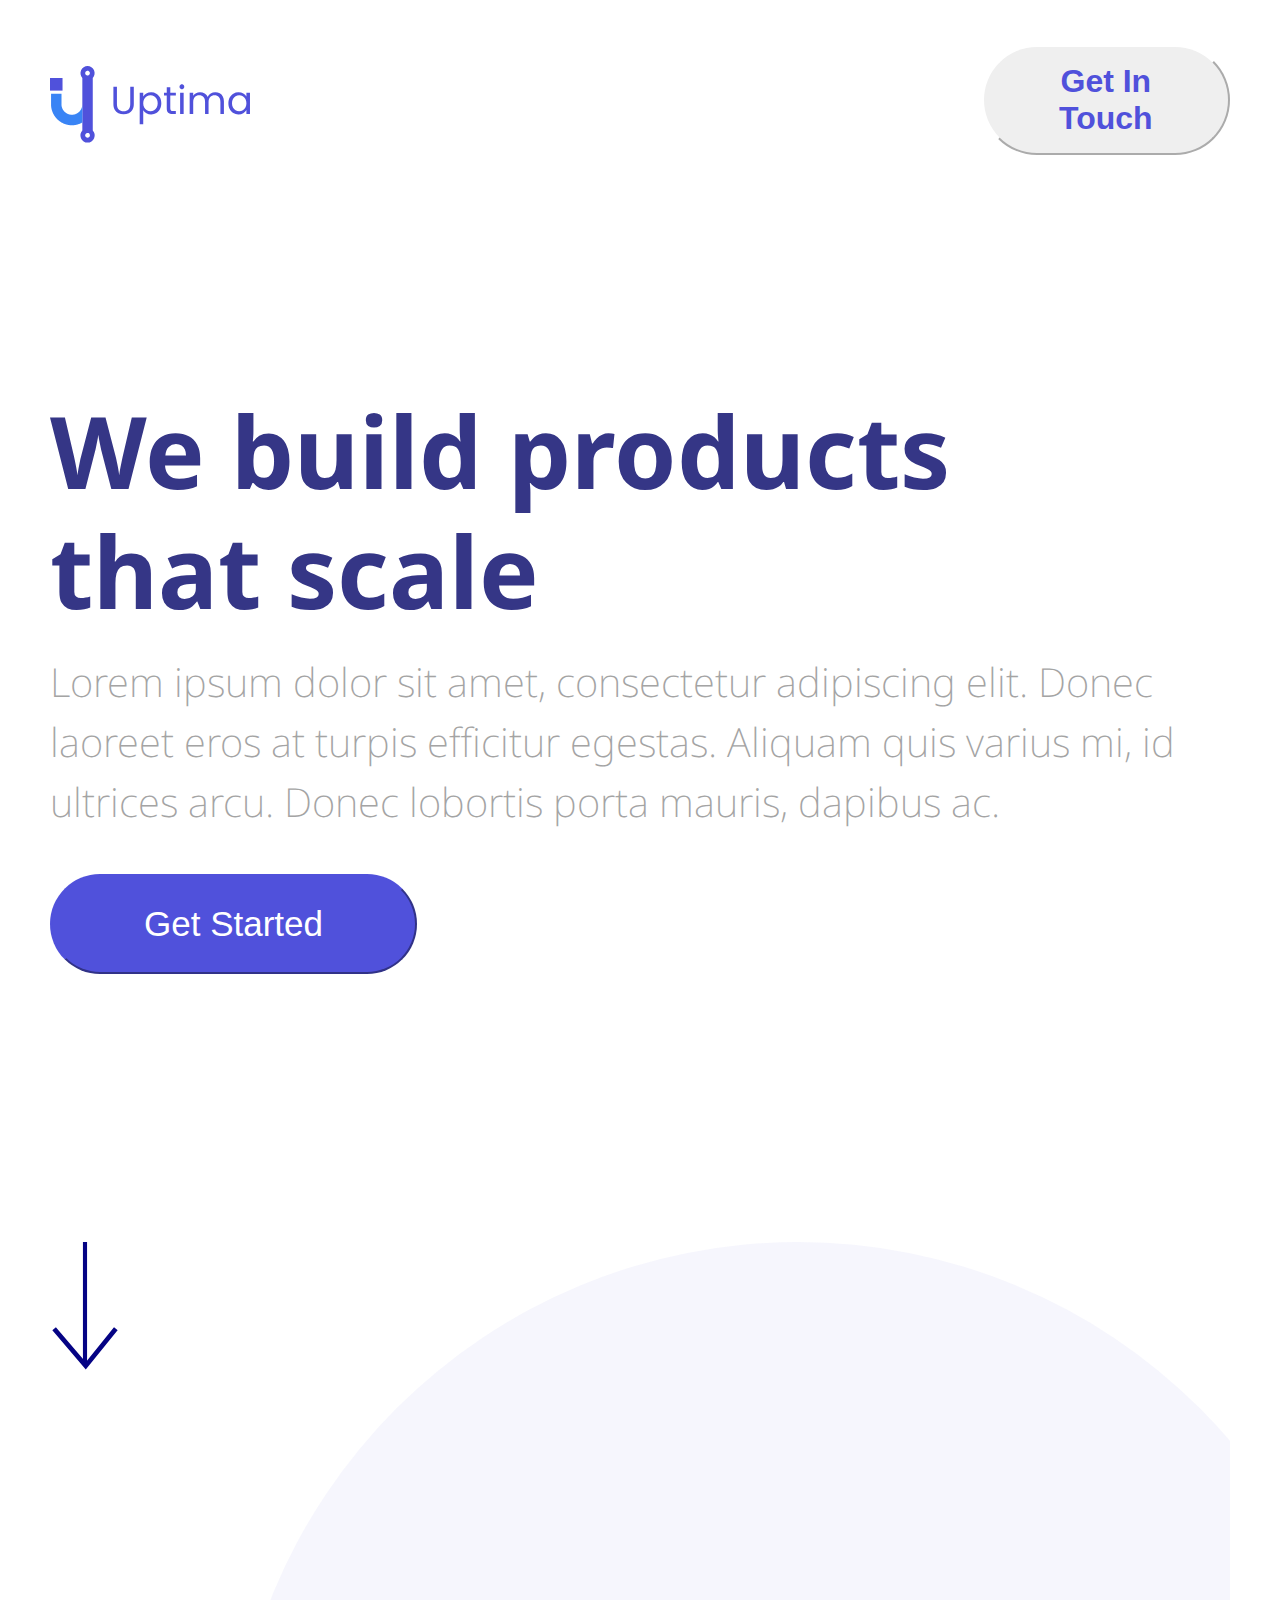
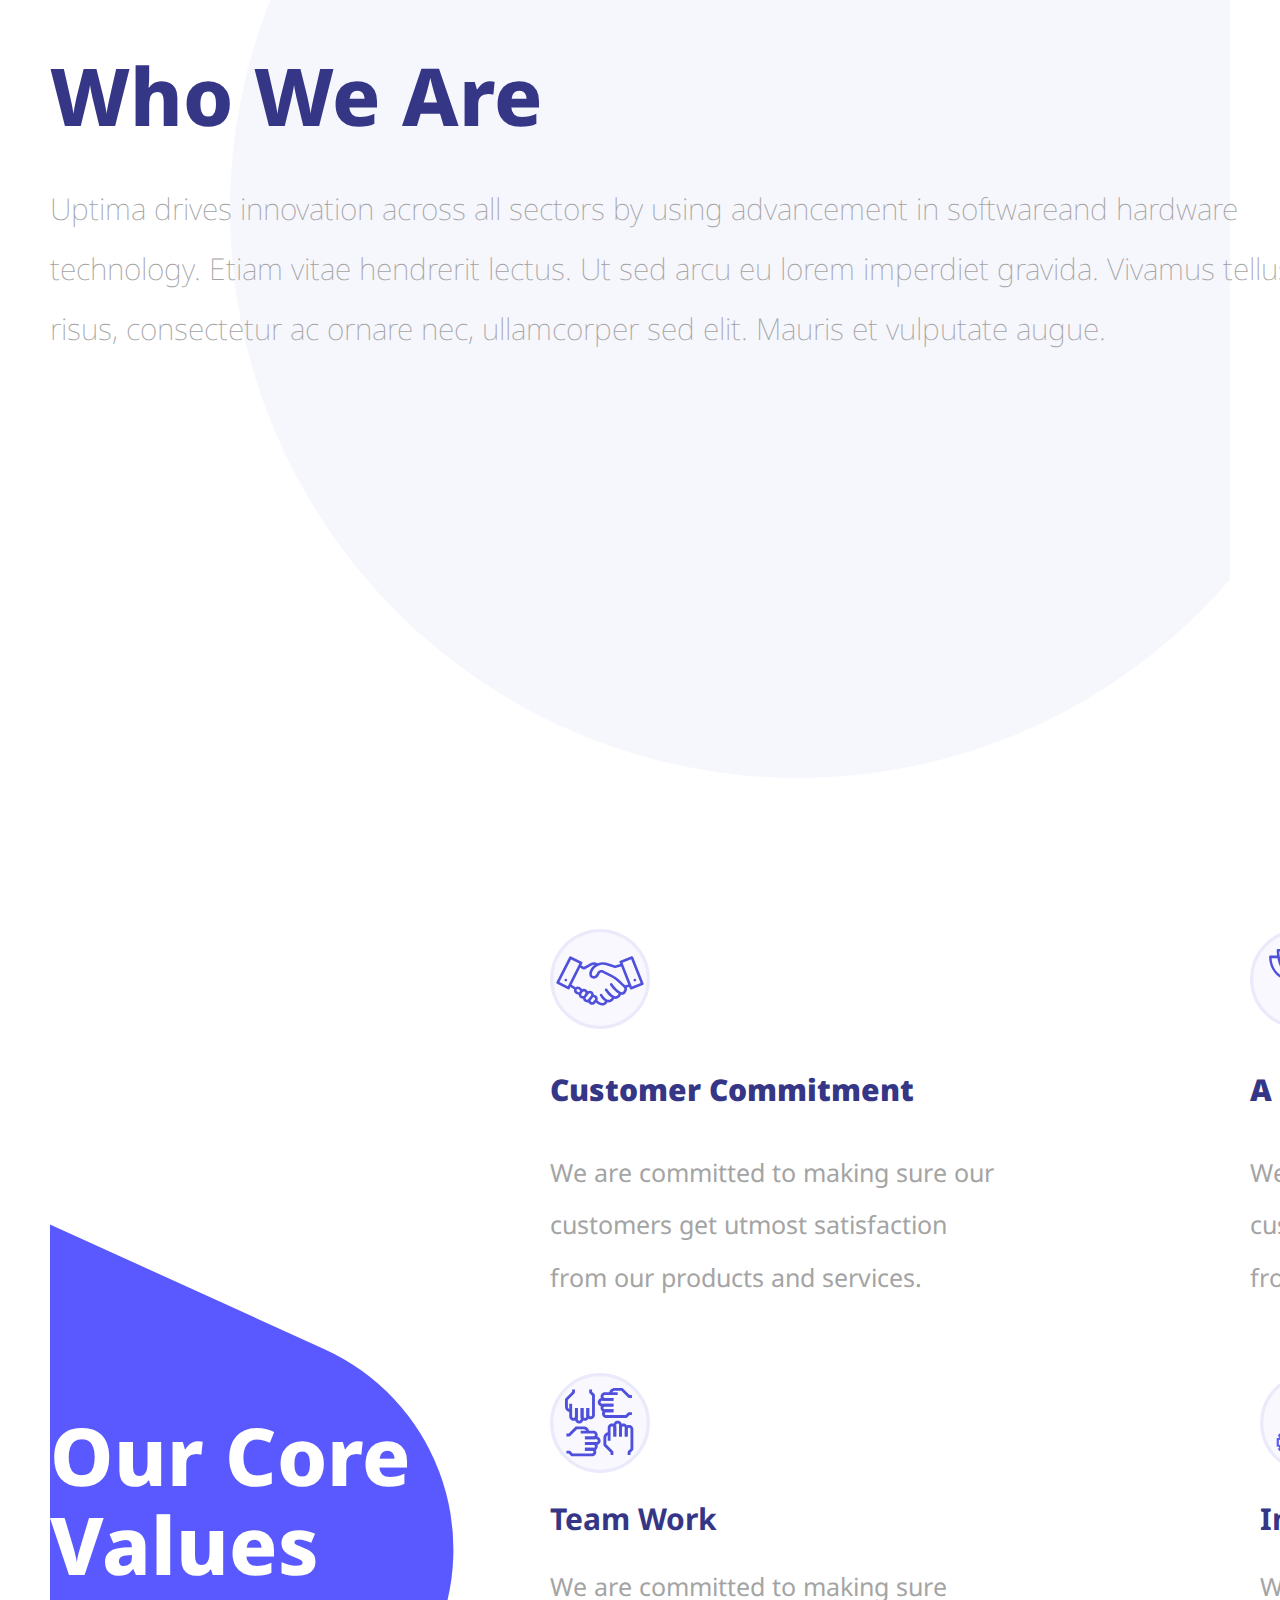
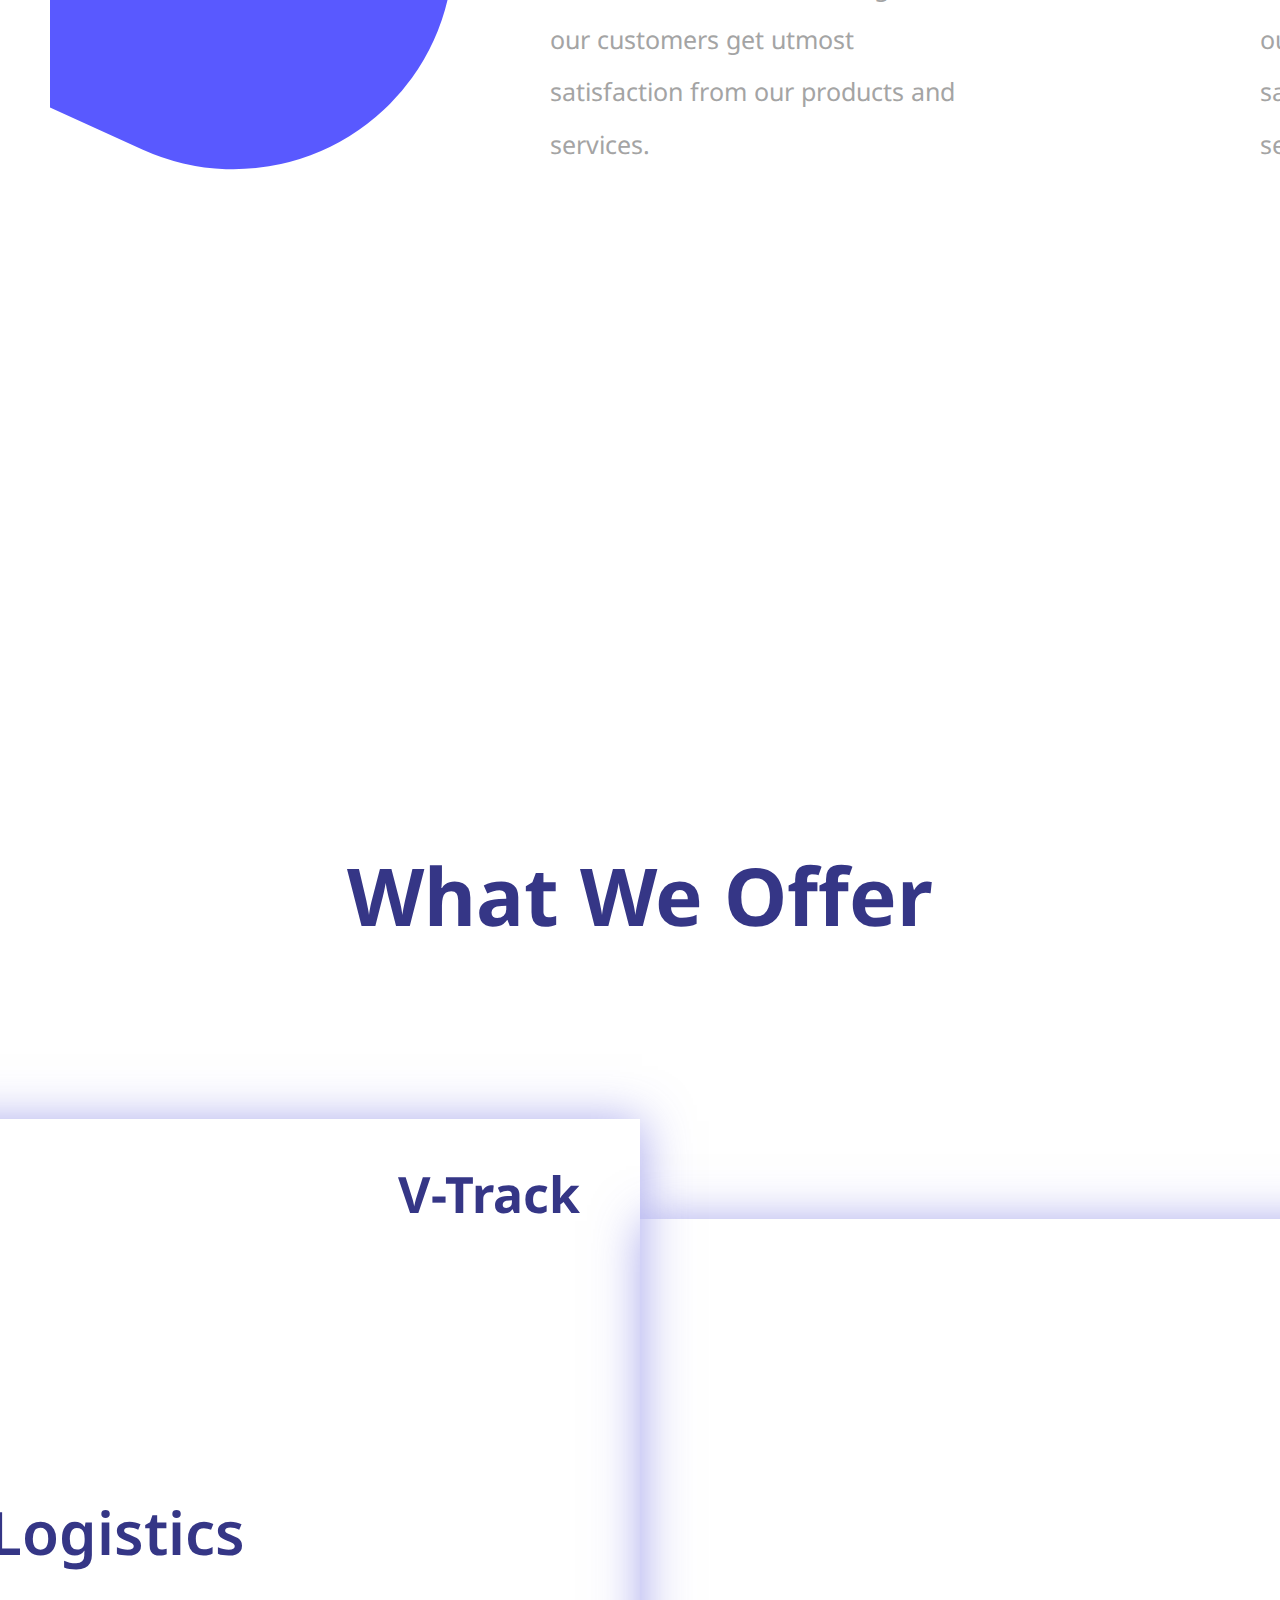
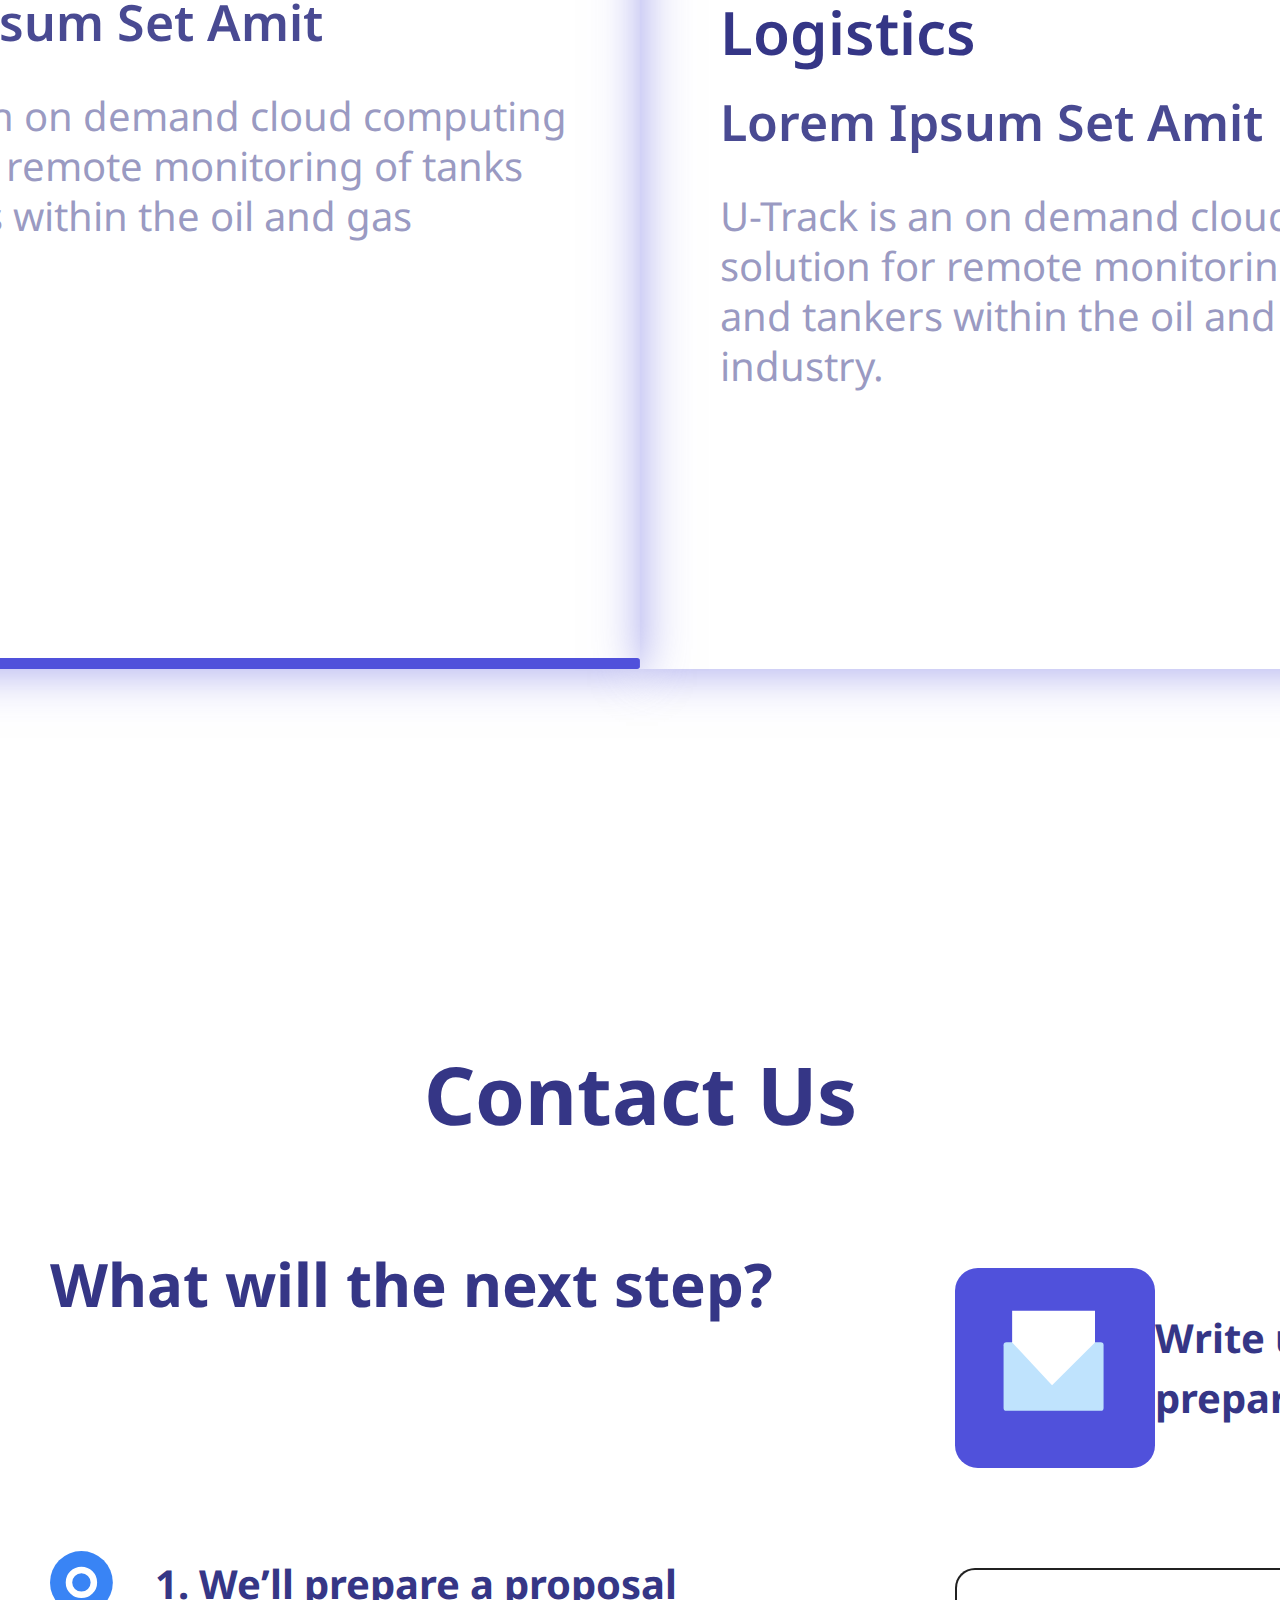
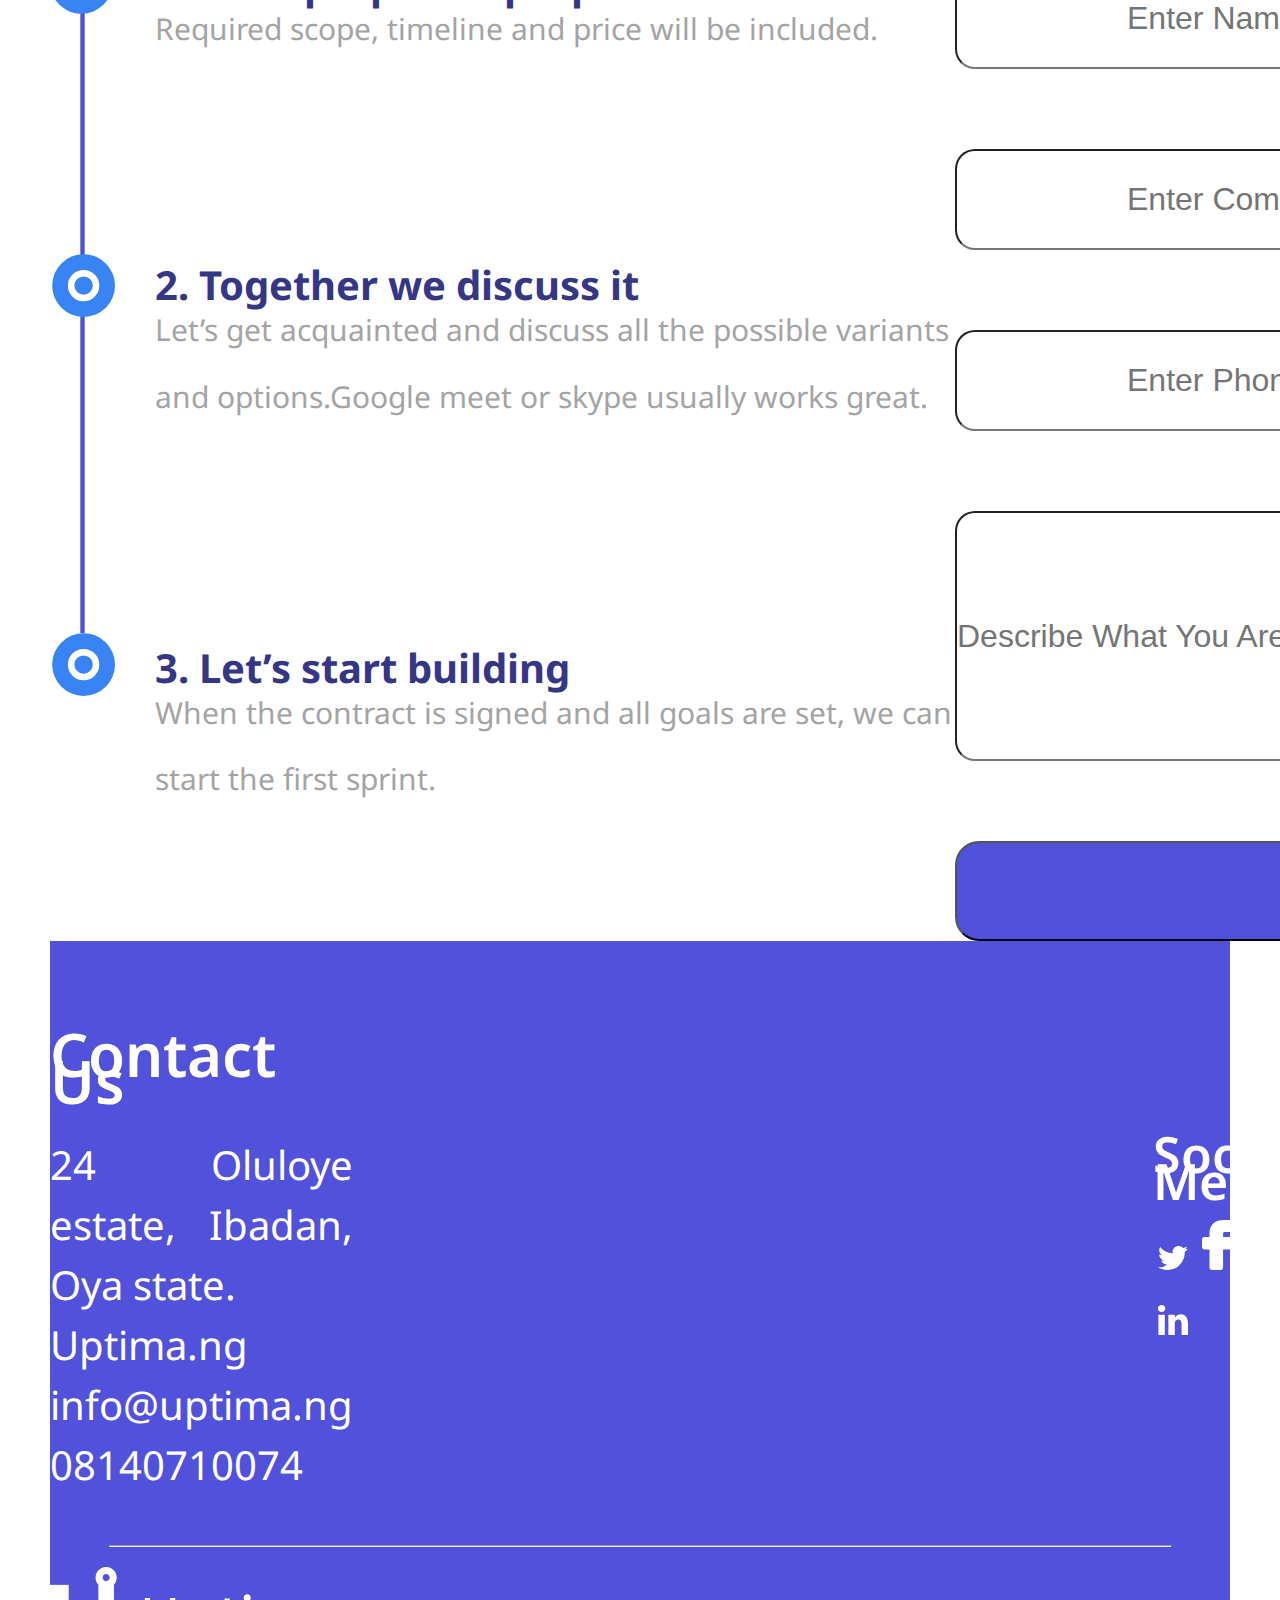
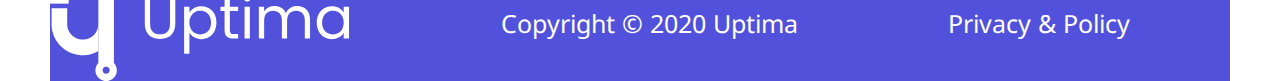
==== commit ca37895c: "Add files via upload" ====
--- a/Design2/index.html
+++ b/Design2/index.html
@@ -133,7 +133,7 @@
           </div>
         </div>
 
-        <div class="bott">
+         <div class="bott">
           <div class="stand">
             <img src="./Assets/Group 86.svg" alt="" />
             <p id="b1">Team Work</p>
@@ -142,7 +142,6 @@
               satisfaction from our products and services.
             </p>
           </div>
-
           <div class="stand">
             <img src="./Assets/Group 87.svg" alt="" />
             <p id="b1">Innovation</p>
@@ -162,9 +161,9 @@
           </div>
         </div>
       </div>
-    </section>
-
-    <section class="shine">
+    </section> 
+
+     <section class="shine">
       <h3>What We Offer</h3>
 
       <div class="first">
@@ -191,9 +190,9 @@
       </div>
 
       <img id="sic" src="./Assets/Group 132.svg" alt="" />
-    </section>
-
-    <section class="contact">
+    </section> 
+
+   <section class="contact">
       <h4>Contact Us</h4>
 
       <div class="sides">
@@ -222,10 +221,13 @@
         </div>
         
   
-        <div class="right"> 
+         <div class="right"> 
           <div class="write">
-            <img src="./Assets/Group 101.svg" alt="">
-            <p>Write us a few words about your project and we’ll prepare a proposal for you within 24 hours.</p>
+            <div id="new">
+              <img src="./Assets/Group 101.svg" alt="">
+              <p>Write us a few words about your project and we’ll prepare a proposal for you within 24 hours.</p>
+            </div>
+            
          
             <div id="name">
               <input type="text" name="fname" placeholder="Enter Name">
@@ -242,8 +244,8 @@
               <button id="sen">Send</button>
             </div>
         </div>
-      </div>
-    </section>
+      </div> 
+    </section> 
     
     <footer class="foot">
       <div class="set">
--- a/Design2/style.css
+++ b/Design2/style.css
@@ -278,7 +278,7 @@
 }
 
 .top .stand {
-  margin-right: 300px;
+  margin-right: 250px;
 }
 
 .bott {
@@ -308,7 +308,7 @@
   font-size: 25px;
   line-height: 210%;
   /* or 35px */
-  width: 450px;
+  width: 410px;
   color: #a4a4a4;
 }
 
@@ -512,8 +512,9 @@
   padding: 225px 0 0 40px;
 }
 
-.write {
-  display: flex;
+.write #new {
+  display: flex;
+  align-items: center;
 }
 
 .write img {
